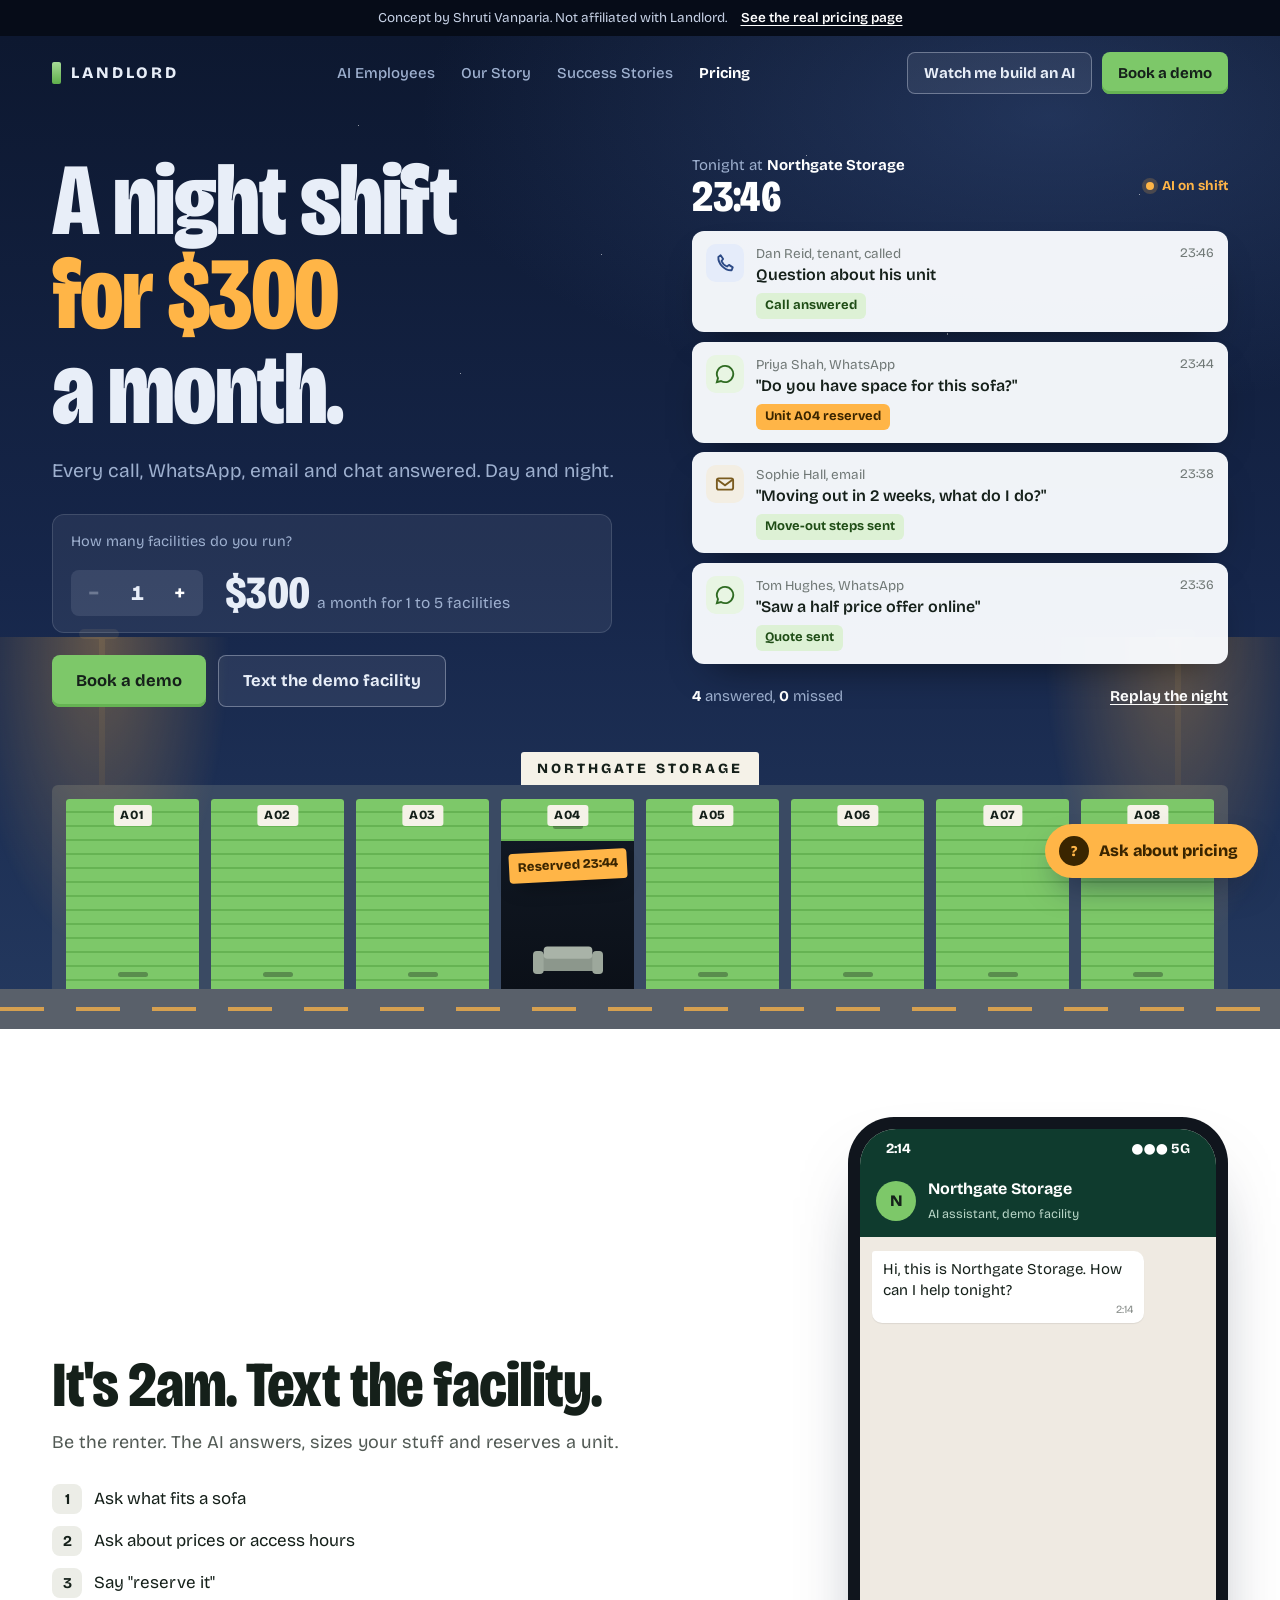
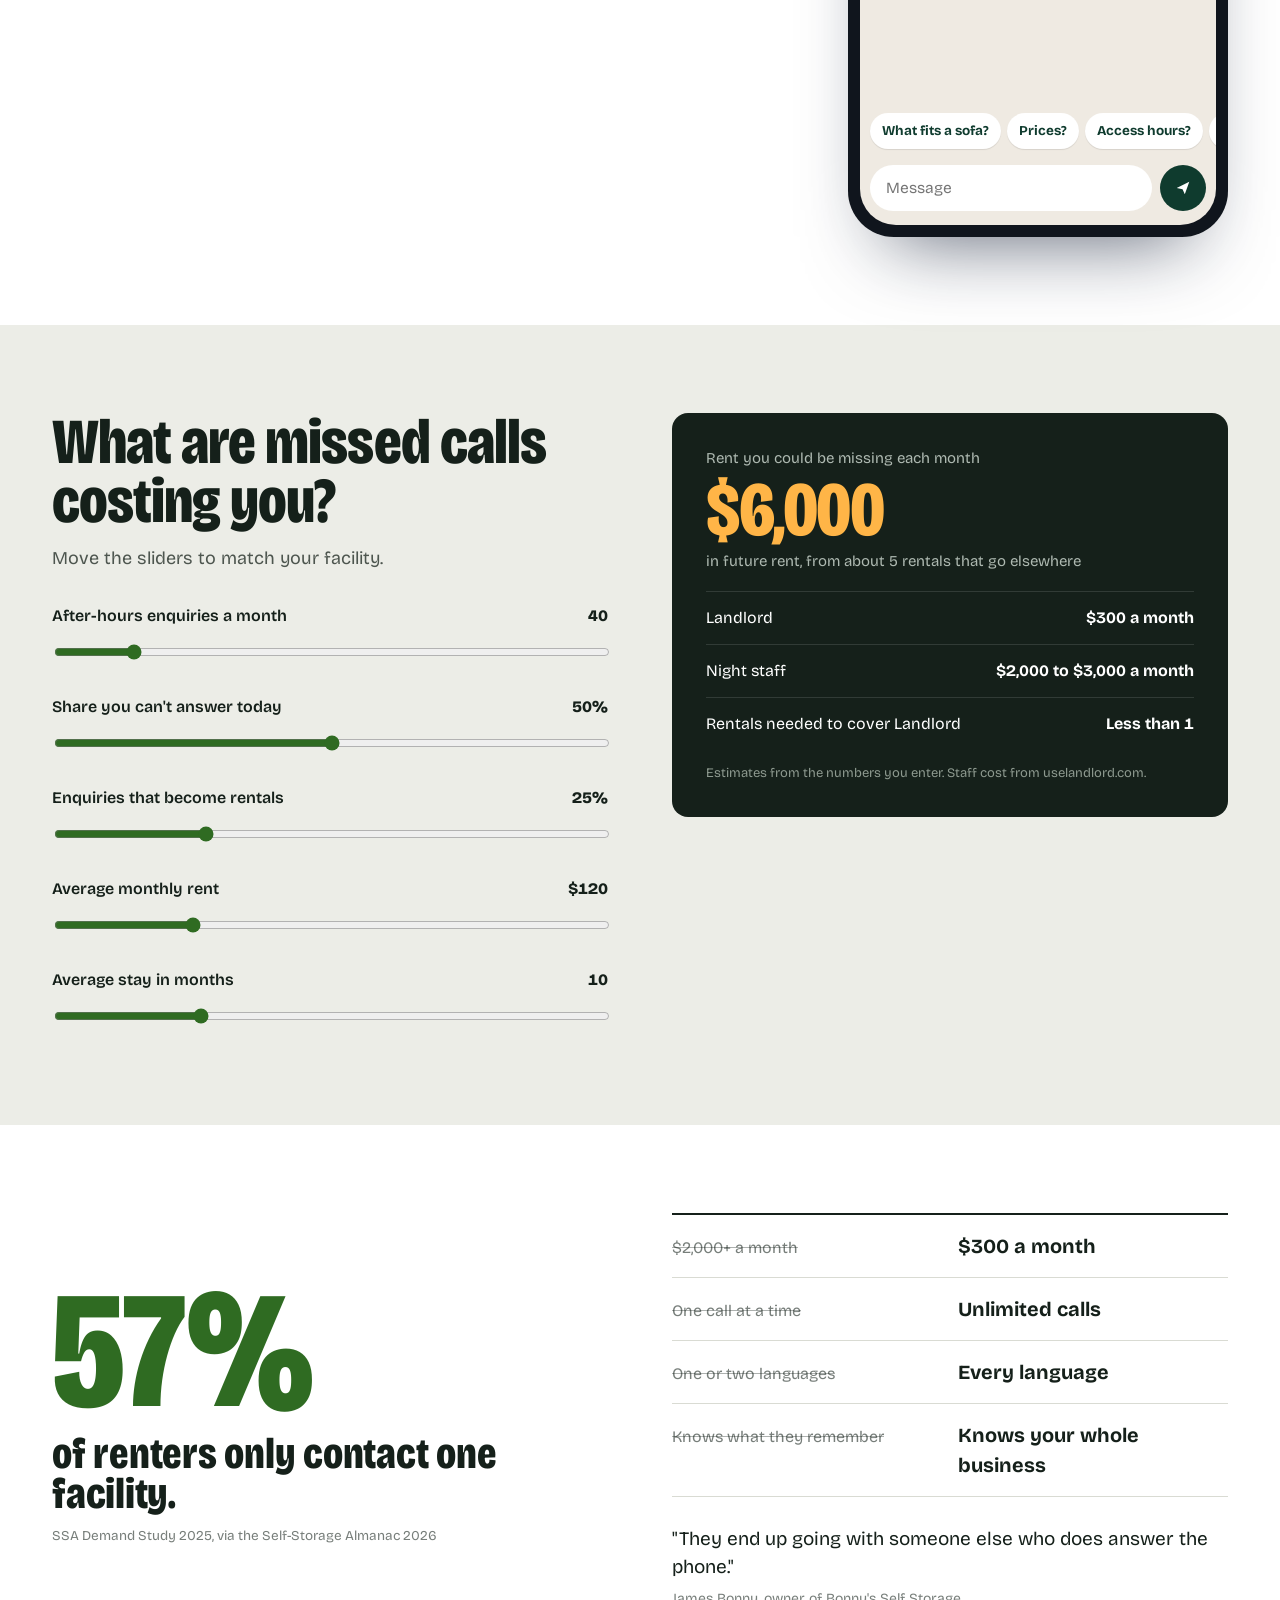
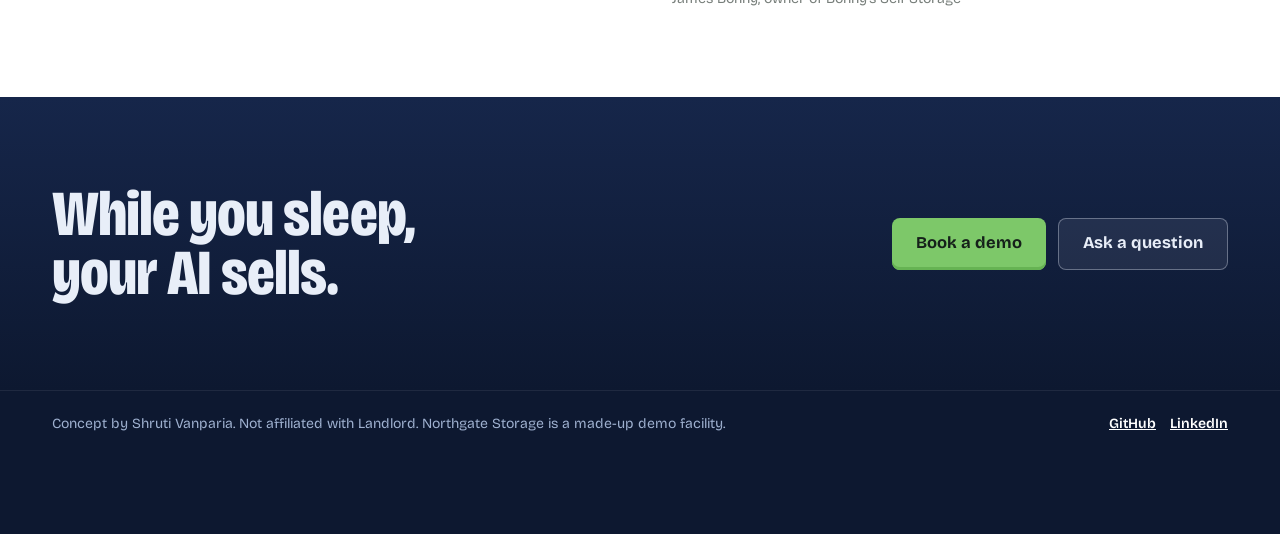
==== landlord/index.html @ f3e6b18f "Add Landlord pricing page redesign concept Co-Authored-By: Claude Opus 5.5 <noreply@anthropic.com> C" ====
<!DOCTYPE html>
<html lang="en">
<head>
<meta charset="utf-8">
<meta name="viewport" content="width=device-width, initial-scale=1">
<title>Landlord pricing redesign concept by Shruti Vanparia</title>
<meta name="description" content="An unofficial redesign concept of the Landlord pricing page, designed and built by Shruti Vanparia.">
<link rel="preconnect" href="https://fonts.googleapis.com">
<link rel="preconnect" href="https://fonts.gstatic.com" crossorigin>
<link href="https://fonts.googleapis.com/css2?family=Bricolage+Grotesque:opsz,wdth,wght@12..96,75..100,300..800&display=swap" rel="stylesheet">
<style>
  /*
    Tokens
    sky-top #0D1830, sky-low #24395F   the facility at night
    lamp    #FFB547                     sodium streetlight, used for "something just happened"
    door    #7DC869 / #66B353           Landlord green, as roll-up doors
    concrete #ECEDE7                    daytime sections
    ink     #15201A
    Type: Bricolage Grotesque, condensed and heavy for display, normal width for reading.
  */
  :root {
    --sky-top: #0D1830; --sky-low: #24395F; --sky-text: #E8EEF8; --sky-muted: #9EB0CF;
    --lamp: #FFB547; --door: #7DC869; --door-shade: #66B353; --deep: #2F6B22;
    --concrete: #ECEDE7; --concrete-2: #D9DBD3; --ink: #15201A; --ink-2: rgba(21,32,26,.74); --ink-3: rgba(21,32,26,.58);
  }
  * { box-sizing: border-box; }
  html { -webkit-text-size-adjust: 100%; scroll-behavior: smooth; }
  @media (prefers-reduced-motion: reduce) { html { scroll-behavior: auto; } }
  body { margin: 0; font-family: "Bricolage Grotesque", system-ui, -apple-system, "Segoe UI", Roboto, Arial, sans-serif; color: var(--ink); background: var(--concrete); line-height: 1.5; }
  h1, h2, h3, p { margin: 0; }
  a { color: inherit; }
  button, input { font: inherit; }
  :focus-visible { outline: 3px solid var(--lamp); outline-offset: 3px; border-radius: 6px; }
  .wrap { max-width: 1240px; margin: 0 auto; padding: 0 32px; }
  .sr-only { position: absolute; width: 1px; height: 1px; overflow: hidden; clip: rect(0 0 0 0); white-space: nowrap; }
  .disp { font-stretch: 78%; font-variation-settings: "wdth" 78; font-weight: 800; letter-spacing: -0.015em; line-height: 0.92; }

  .btn { display: inline-flex; align-items: center; justify-content: center; gap: 10px; min-height: 52px; padding: 0 24px; border-radius: 8px; font-weight: 700; font-size: 16.5px; text-decoration: none; cursor: pointer; border: 0; white-space: nowrap; }
  .btn-door { background: var(--door); color: var(--ink); box-shadow: inset 0 -3px 0 var(--door-shade); }
  .btn-door:hover { background: #8DD27A; }
  .btn-ghost { background: rgba(232,238,248,.08); color: var(--sky-text); border: 1.5px solid rgba(232,238,248,.35); }
  .btn-ghost:hover { background: rgba(232,238,248,.16); }
  .btn-ink { background: var(--ink); color: #fff; }
  .btn-line { background: transparent; color: var(--ink); border: 2px solid var(--ink); }

  /* Concept notice */
  .concept { background: #060C18; color: #C5D0E4; font-size: 13.5px; }
  .concept .wrap { display: flex; flex-wrap: wrap; gap: 4px 14px; justify-content: center; padding-top: 8px; padding-bottom: 8px; text-align: center; }
  .concept a { color: #fff; font-weight: 600; text-underline-offset: 3px; }

  /* ===== Night hero ===== */
  .night { position: relative; overflow: hidden; color: var(--sky-text); background:
      radial-gradient(900px 420px at 82% 8%, rgba(70,100,160,.35), transparent 70%),
      linear-gradient(180deg, var(--sky-top) 0%, #16264A 55%, var(--sky-low) 100%); }
  .stars { position: absolute; inset: 0; pointer-events: none; background-image:
      radial-gradient(1.4px 1.4px at 12% 18%, #fff 50%, transparent 51%), radial-gradient(1px 1px at 28% 9%, #fff 50%, transparent 51%),
      radial-gradient(1.2px 1.2px at 47% 22%, #fff 50%, transparent 51%), radial-gradient(1px 1px at 63% 12%, #fff 50%, transparent 51%),
      radial-gradient(1.4px 1.4px at 74% 30%, #fff 50%, transparent 51%), radial-gradient(1px 1px at 89% 16%, #fff 50%, transparent 51%),
      radial-gradient(1px 1px at 36% 34%, #fff 50%, transparent 51%), radial-gradient(1.2px 1.2px at 6% 38%, #fff 50%, transparent 51%);
    opacity: .55; }
  .moon { position: absolute; right: 1.6%; top: 96px; width: 54px; height: 54px; border-radius: 50%; background: #F3EBD3; box-shadow: 0 0 60px 10px rgba(243,235,211,.18); }
  .moon::after { content: ""; position: absolute; inset: -2px -2px 0 14px; border-radius: 50%; background: #1A2B50; }

  header.site { position: relative; z-index: 5; }
  header.site .wrap { height: 74px; display: flex; align-items: center; justify-content: space-between; gap: 20px; }
  .wordmark { display: inline-flex; align-items: center; gap: 10px; font-weight: 800; letter-spacing: 0.18em; text-transform: uppercase; font-size: 16px; text-decoration: none; }
  .wordmark i { width: 9px; height: 22px; border-radius: 2px; background: linear-gradient(180deg, #A6DB97, #5FAF4B); }
  nav.main { display: flex; gap: 2px; font-size: 15px; font-weight: 500; }
  nav.main a { text-decoration: none; padding: 8px 12px; border-radius: 8px; color: var(--sky-muted); }
  nav.main a:hover { color: #fff; }
  nav.main a[aria-current="page"] { color: #fff; font-weight: 700; }
  header.site .btn { min-height: 42px; font-size: 15px; padding: 0 16px; }

  .hero { position: relative; z-index: 2; display: grid; grid-template-columns: minmax(0, 1.05fr) minmax(0, 0.95fr); gap: 48px; align-items: start; padding-top: 44px; padding-bottom: 36px; }
  .hero h1 { font-size: clamp(58px, 8vw, 116px); }
  .hero h1 span { display: block; }
  .hero h1 .lamp { color: var(--lamp); }
  .sub { margin-top: 20px; font-size: clamp(18px, 1.5vw, 20px); color: var(--sky-muted); }

  .pricebar { margin-top: 28px; display: flex; align-items: center; gap: 18px 22px; flex-wrap: wrap; padding: 16px 18px; border-radius: 12px; background: rgba(232,238,248,.07); border: 1px solid rgba(232,238,248,.14); max-width: 560px; }
  .pricebar .q { font-size: 14.5px; color: var(--sky-muted); width: 100%; }
  .stepper { display: inline-flex; align-items: center; border-radius: 8px; background: rgba(232,238,248,.1); }
  .stepper button { width: 46px; height: 46px; border: 0; background: none; color: #fff; font-size: 22px; font-weight: 700; cursor: pointer; border-radius: 8px; }
  .stepper button:hover { background: rgba(232,238,248,.12); }
  .stepper button:disabled { color: rgba(232,238,248,.3); background: none; cursor: default; }
  .stepper output { min-width: 40px; text-align: center; font-size: 21px; font-weight: 800; font-variant-numeric: tabular-nums; }
  .price { display: flex; align-items: baseline; gap: 8px; }
  .price strong { font-size: 46px; }
  .price span { color: var(--sky-muted); font-size: 15.5px; }
  .ctas { display: flex; gap: 12px; flex-wrap: wrap; margin-top: 22px; }

  /* Live feed */
  .feed { position: relative; min-height: 400px; }
  .feed-head { display: flex; align-items: center; justify-content: space-between; gap: 14px; margin-bottom: 14px; }
  .feed-head .where { font-size: 15px; color: var(--sky-muted); }
  .feed-head .where b { color: #fff; font-weight: 700; }
  .clock { font-size: 44px; font-variant-numeric: tabular-nums; color: #fff; }
  .live { display: inline-flex; align-items: center; gap: 8px; font-size: 13.5px; font-weight: 700; color: var(--lamp); }
  .live i { width: 8px; height: 8px; border-radius: 50%; background: var(--lamp); box-shadow: 0 0 0 4px rgba(255,181,71,.2); }
  .toasts { list-style: none; margin: 0; padding: 0; display: grid; gap: 10px; }
  .toast { display: grid; grid-template-columns: 38px 1fr auto; gap: 12px; align-items: start; padding: 13px 14px; border-radius: 12px; background: rgba(250,252,255,.96); color: var(--ink); box-shadow: 0 18px 40px -22px rgba(0,0,0,.7); }
  .toast .ic { width: 38px; height: 38px; border-radius: 10px; display: grid; place-items: center; background: #E8F5E3; }
  .toast .ic.call { background: #E5ECFA; } .toast .ic.mail { background: #F3EEE3; }
  .toast .who { font-size: 13.5px; color: var(--ink-3); }
  .toast .said { font-size: 16px; font-weight: 600; line-height: 1.3; margin-top: 1px; }
  .toast .did { margin-top: 7px; display: inline-block; font-size: 13px; font-weight: 700; padding: 3px 9px; border-radius: 6px; background: #DDF1D5; color: #1F4D16; }
  .toast .did.hot { background: var(--lamp); color: #3A2500; }
  .toast time { font-size: 13px; color: var(--ink-3); font-variant-numeric: tabular-nums; }
  .feed-foot { margin-top: 14px; display: flex; justify-content: space-between; align-items: center; gap: 12px; flex-wrap: wrap; font-size: 15px; color: var(--sky-muted); }
  .feed-foot b { color: #fff; }
  .replay { background: none; border: 0; color: #fff; font-weight: 700; text-decoration: underline; text-underline-offset: 3px; cursor: pointer; padding: 8px 0; }
  @media (prefers-reduced-motion: no-preference) {
    .toast.enter { animation: toastIn .45s cubic-bezier(.2,.8,.2,1) both; }
    @keyframes toastIn { from { opacity: 0; transform: translateY(-10px) scale(.98); } to { opacity: 1; transform: none; } }
  }

  /* Facility */
  .facility { position: relative; z-index: 1; }
  .fascia { display: flex; justify-content: center; }
  .fascia span { background: #F5F2E8; color: var(--ink); font-weight: 800; letter-spacing: .22em; font-size: 14px; padding: 6px 16px; border-radius: 3px 3px 0 0; }
  .building { background: #3A4A63; padding: 14px 14px 0; border-radius: 6px 6px 0 0; display: grid; grid-template-columns: repeat(8, minmax(0, 1fr)); gap: 12px; position: relative; }
  .lamp-post { position: absolute; top: -150px; width: 6px; height: 150px; background: #2A3650; }
  .lamp-post::before { content: ""; position: absolute; top: -6px; left: -20px; width: 40px; height: 10px; border-radius: 6px; background: #2A3650; }
  .lamp-post::after { content: ""; position: absolute; top: 2px; left: -150px; width: 300px; height: 360px; background: radial-gradient(ellipse at 50% 0%, rgba(255,181,71,.32), transparent 62%); pointer-events: none; }
  .lamp-post.l { left: 4%; } .lamp-post.r { right: 4%; }
  .unit { position: relative; }
  .plate { position: absolute; top: 6px; left: 50%; transform: translateX(-50%); z-index: 3; background: #F5F2E8; color: var(--ink); font-weight: 800; font-size: 12.5px; letter-spacing: .06em; padding: 1px 7px; border-radius: 3px; }
  .opening { height: 190px; background: linear-gradient(180deg, #121A26, #0B1018); border-radius: 3px 3px 0 0; position: relative; overflow: hidden; }
  .door { position: absolute; left: 0; right: 0; top: 0; height: 100%; background: repeating-linear-gradient(180deg, var(--door) 0 12px, var(--door-shade) 12px 14px); transition: height 1.1s cubic-bezier(.6,.05,.3,1); }
  .door::after { content: ""; position: absolute; left: 50%; bottom: 12px; width: 30px; height: 5px; margin-left: -15px; border-radius: 3px; background: rgba(21,32,26,.35); }
  .unit.open .door { height: 22%; }
  .unit .box { position: absolute; left: 50%; bottom: 10px; transform: translateX(-50%); opacity: 0; transition: opacity .4s .8s; }
  .unit.open .box { opacity: 1; }
  .unit .flag { position: absolute; z-index: 4; left: 50%; top: 52px; transform: translateX(-50%) rotate(-3deg); background: var(--lamp); color: #3A2500; font-weight: 800; font-size: 13px; padding: 5px 9px; border-radius: 4px; white-space: nowrap; opacity: 0; transition: opacity .3s 1s; box-shadow: 0 10px 20px -10px rgba(0,0,0,.6); }
  .unit.open .flag { opacity: 1; }
  .ground { height: 40px; background: #59606A; position: relative; }
  .ground::after { content: ""; position: absolute; left: 0; right: 0; top: 18px; height: 4px; background: repeating-linear-gradient(90deg, var(--lamp) 0 44px, transparent 44px 76px); opacity: .75; }
  @media (prefers-reduced-motion: reduce) { .door, .unit .box, .unit .flag { transition: none; } }

  /* ===== Sections ===== */
  section.band { padding: 88px 0; }
  .band h2 { font-size: clamp(42px, 5vw, 72px); }
  .band .kicker { font-size: 18px; color: var(--ink-2); margin-top: 14px; max-width: 32em; }

  /* Renter demo */
  .demo { background: #fff; }
  .demo .wrap { display: grid; grid-template-columns: minmax(0, 1fr) 380px; gap: 64px; align-items: center; }
  .demo ul.points { list-style: none; padding: 0; margin: 28px 0 0; display: grid; gap: 12px; font-size: 17px; }
  .demo ul.points li { display: flex; gap: 12px; align-items: center; }
  .demo ul.points li b { display: inline-grid; place-items: center; width: 30px; height: 30px; border-radius: 8px; background: var(--concrete); font-size: 15px; }
  .phone { width: 380px; height: 720px; border-radius: 46px; background: #10151D; padding: 12px; box-shadow: 0 40px 80px -40px rgba(13,24,48,.7); position: relative; }
  .screen { width: 100%; height: 100%; border-radius: 36px; overflow: hidden; background: #EFEAE2; display: flex; flex-direction: column; }
  .p-status { height: 40px; display: flex; justify-content: space-between; align-items: center; padding: 0 26px; font-size: 14px; font-weight: 700; background: #0F3B2E; color: #fff; }
  .p-head { background: #0F3B2E; color: #fff; display: flex; align-items: center; gap: 12px; padding: 8px 16px 12px; }
  .p-av { width: 40px; height: 40px; border-radius: 50%; background: var(--door); display: grid; place-items: center; color: var(--ink); font-weight: 800; }
  .p-head b { display: block; font-size: 16px; }
  .p-head small { font-size: 12.5px; color: #B9D6C8; }
  .p-log { flex: 1; overflow-y: auto; padding: 14px 12px; display: flex; flex-direction: column; gap: 8px; }
  .m { max-width: 82%; padding: 8px 11px 6px; border-radius: 10px; font-size: 15px; line-height: 1.38; position: relative; box-shadow: 0 1px 1px rgba(0,0,0,.08); white-space: pre-wrap; }
  .m.in { background: #fff; align-self: flex-start; border-top-left-radius: 3px; }
  .m.out { background: #D7F5C8; align-self: flex-end; border-top-right-radius: 3px; }
  .m time { display: block; text-align: right; font-size: 11px; color: rgba(21,32,26,.5); margin-top: 2px; }
  .dots { display: inline-flex; gap: 4px; padding: 4px 2px; }
  .dots i { width: 7px; height: 7px; border-radius: 50%; background: #9AA39C; animation: blink 1s infinite; }
  .dots i:nth-child(2) { animation-delay: .15s; } .dots i:nth-child(3) { animation-delay: .3s; }
  @keyframes blink { 0%, 80%, 100% { opacity: .3; } 40% { opacity: 1; } }
  .m, .card-res { flex: none; }
  .card-res { align-self: flex-start; width: 82%; background: #fff; border-radius: 12px; overflow: hidden; box-shadow: 0 1px 1px rgba(0,0,0,.08); }
  .card-res .top { background: var(--lamp); color: #3A2500; font-weight: 800; padding: 8px 12px; font-size: 14px; }
  .card-res dl { margin: 0; padding: 10px 12px; display: grid; grid-template-columns: auto 1fr; gap: 4px 12px; font-size: 14px; }
  .card-res dt { color: var(--ink-3); } .card-res dd { margin: 0; font-weight: 700; }
  .card-res .pay { margin: 0 12px 12px; display: block; text-align: center; background: var(--ink); color: #fff; border-radius: 8px; padding: 9px; font-weight: 700; font-size: 14px; }
  .p-chips { display: flex; gap: 6px; overflow-x: auto; padding: 4px 10px 8px; }
  .p-chips button { flex: none; border: 0; background: #fff; color: #0F3B2E; font-weight: 700; font-size: 13.5px; padding: 8px 12px; border-radius: 999px; cursor: pointer; box-shadow: 0 1px 1px rgba(0,0,0,.1); }
  .p-form { display: flex; gap: 8px; padding: 8px 10px 14px; }
  .p-form input { flex: 1; min-width: 0; height: 46px; border-radius: 999px; border: 0; padding: 0 16px; font-size: 15.5px; background: #fff; }
  .p-form button { width: 46px; height: 46px; border-radius: 50%; border: 0; background: #0F3B2E; color: #fff; cursor: pointer; display: grid; place-items: center; }
  .p-form button:disabled { opacity: .5; }

  /* Calculator */
  .calc .wrap { display: grid; grid-template-columns: minmax(0, 1fr) minmax(0, 1fr); gap: 64px; align-items: start; }
  .sliders { display: grid; gap: 22px; margin-top: 32px; }
  .sl label { display: flex; justify-content: space-between; gap: 12px; font-weight: 600; font-size: 16px; }
  .sl label output { font-weight: 800; font-variant-numeric: tabular-nums; }
  .sl input[type=range] { width: 100%; margin-top: 10px; accent-color: var(--deep); height: 28px; }
  .result { background: var(--ink); color: #fff; border-radius: 16px; padding: 34px; position: sticky; top: 24px; }
  .result .lbl { color: #AEB9B1; font-size: 15px; }
  .result .big { font-size: clamp(56px, 6vw, 88px); color: var(--lamp); margin: 6px 0 4px; }
  .result .row { display: flex; justify-content: space-between; gap: 12px; padding: 14px 0; border-top: 1px solid rgba(255,255,255,.12); font-size: 16px; }
  .result .row:first-of-type { margin-top: 18px; }
  .result .row b { font-variant-numeric: tabular-nums; }
  .result .fine { color: #8D998F; font-size: 13px; margin-top: 14px; }

  /* Proof + compare */
  .proof { background: #fff; }
  .proof .wrap { display: grid; grid-template-columns: minmax(0, 1fr) minmax(0, 1fr); gap: 64px; align-items: center; }
  .stat em { font-style: normal; display: block; color: var(--deep); font-size: clamp(110px, 13vw, 190px); }
  .stat span { display: block; font-size: clamp(30px, 3.4vw, 46px); margin-top: 6px; }
  .src { font-size: 13.5px; color: var(--ink-3); margin-top: 12px; }
  .compare { list-style: none; margin: 0; padding: 0; }
  .compare li { display: grid; grid-template-columns: 1fr 1fr; gap: 16px; padding: 16px 0; border-bottom: 1px solid var(--concrete-2); align-items: baseline; }
  .compare li:first-child { border-top: 2px solid var(--ink); }
  .compare s { color: var(--ink-3); text-decoration-color: rgba(21,32,26,.35); }
  .compare b { font-size: 20px; }
  .quote { margin-top: 28px; font-size: 19px; }
  .quote small { display: block; font-size: 14px; color: var(--ink-3); margin-top: 6px; }

  /* Closing */
  .closing { background: linear-gradient(180deg, #16264A, var(--sky-top)); color: var(--sky-text); }
  .closing .wrap { display: flex; justify-content: space-between; align-items: center; gap: 28px; flex-wrap: wrap; }
  .closing h2 { font-size: clamp(42px, 5vw, 72px); max-width: 14ch; }
  footer.site { background: var(--sky-top); color: var(--sky-muted); font-size: 14px; border-top: 1px solid rgba(232,238,248,.08); }
  footer.site .wrap { padding-top: 22px; padding-bottom: 100px; display: flex; justify-content: space-between; gap: 10px 24px; flex-wrap: wrap; }
  footer.site a { color: #fff; font-weight: 600; margin-left: 14px; }

  /* Pricing assistant (owner questions) */
  .ask { position: fixed; right: 22px; bottom: 22px; z-index: 50; display: inline-flex; align-items: center; gap: 10px; min-height: 54px; padding: 0 20px 0 14px; border-radius: 999px; border: 0; background: var(--lamp); color: #3A2500; font-weight: 800; font-size: 16px; cursor: pointer; box-shadow: 0 16px 34px -14px rgba(13,24,48,.7); }
  .ask .av { width: 30px; height: 30px; border-radius: 50%; background: #3A2500; color: var(--lamp); display: grid; place-items: center; font-size: 15px; }
  .chat { position: fixed; right: 22px; bottom: 22px; z-index: 60; width: min(410px, calc(100vw - 24px)); height: min(620px, calc(100vh - 44px)); background: #fff; border-radius: 16px; display: flex; flex-direction: column; overflow: hidden; box-shadow: 0 30px 80px -24px rgba(13,24,48,.6), 0 0 0 1px rgba(21,32,26,.08); }
  .chat[hidden] { display: none; }
  .c-head { background: var(--sky-top); color: #fff; padding: 16px 14px 14px 18px; display: flex; justify-content: space-between; align-items: center; gap: 12px; }
  .c-head .id { display: flex; gap: 12px; align-items: center; }
  .c-head .av { width: 40px; height: 40px; border-radius: 50%; background: var(--lamp); color: #3A2500; display: grid; place-items: center; font-weight: 800; }
  .c-head h2 { font-size: 17px; font-weight: 800; }
  .c-head p { font-size: 12.5px; color: var(--sky-muted); display: flex; align-items: center; gap: 6px; }
  .c-head p i { width: 7px; height: 7px; border-radius: 50%; background: var(--door); }
  .c-close { width: 40px; height: 40px; border-radius: 10px; border: 0; background: rgba(255,255,255,.1); color: #fff; font-size: 22px; cursor: pointer; }
  .c-log { flex: 1; overflow-y: auto; padding: 18px 14px; display: flex; flex-direction: column; gap: 10px; background: #F6F7F4; }
  .b { max-width: 86%; padding: 10px 13px; border-radius: 14px; font-size: 15.5px; line-height: 1.45; white-space: pre-wrap; }
  .b.bot { background: #fff; border: 1px solid var(--concrete-2); align-self: flex-start; border-bottom-left-radius: 4px; }
  .b.me { background: var(--sky-top); color: #fff; align-self: flex-end; border-bottom-right-radius: 4px; }
  .c-chips { display: flex; flex-wrap: wrap; gap: 8px; padding: 0 14px 12px; background: #F6F7F4; }
  .c-chips button { border: 1.5px solid var(--sky-top); background: #fff; color: var(--sky-top); border-radius: 999px; padding: 7px 12px; font-size: 14px; font-weight: 700; cursor: pointer; min-height: 38px; }
  .c-form { display: flex; gap: 8px; padding: 12px; border-top: 1px solid var(--concrete-2); }
  .c-form input { flex: 1; min-width: 0; height: 48px; border: 1.5px solid var(--concrete-2); border-radius: 10px; padding: 0 12px; font-size: 16px; }
  .c-form button { height: 48px; padding: 0 16px; border-radius: 10px; border: 0; background: var(--sky-top); color: #fff; font-weight: 700; cursor: pointer; }
  .c-form button:disabled { opacity: .5; }
  .c-note { font-size: 12px; color: var(--ink-3); padding: 0 14px 10px; }

  /* Responsive */
  @media (max-width: 1340px) { .moon { display: none; } }
  @media (max-width: 1040px) {
    nav.main { display: none; }
    .hero { grid-template-columns: 1fr; gap: 36px; }
    .feed { min-height: 0; }
    .building { grid-template-columns: repeat(6, minmax(0, 1fr)); }
    .building .unit:nth-of-type(n+7) { display: none; }
    .demo .wrap, .calc .wrap, .proof .wrap { grid-template-columns: 1fr; gap: 44px; }
    .phone { margin: 0 auto; }
    .result { position: static; }
  }
  @media (max-width: 600px) {
    .wrap { padding: 0 18px; }
    header.site .watch { display: none; }
    .ctas .btn { flex: 1 1 100%; }
    .clock { font-size: 34px; }
    .building { grid-template-columns: repeat(4, minmax(0, 1fr)); gap: 8px; padding: 10px 10px 0; }
    .building .unit:nth-of-type(n+5) { display: none; }
    .opening { height: 130px; }
    .unit .flag { top: 34px; font-size: 11.5px; left: auto; right: -2px; transform: rotate(-3deg); }
    .lamp-post { display: none; }
    section.band { padding: 64px 0; }
    .phone { width: 100%; max-width: 360px; height: 640px; }
    .result { padding: 26px; }
    .closing .btn { flex: 1 1 100%; }
    .chat { right: 12px; bottom: 12px; height: calc(100vh - 24px); }
    .ask { right: 14px; bottom: 14px; }
  }
</style>
</head>
<body>
<script>document.documentElement.classList.add('js');</script>

<div class="concept" role="note"><div class="wrap">
  <span>Concept by Shruti Vanparia. Not affiliated with Landlord.</span>
  <a href="https://uselandlord.com/pricing">See the real pricing page</a>
</div></div>

<!-- ===== Night hero ===== -->
<div class="night">
  <div class="stars" aria-hidden="true"></div>
  <div class="moon" aria-hidden="true"></div>

  <header class="site"><div class="wrap">
    <a class="wordmark" href="https://uselandlord.com/" aria-label="Landlord home"><i aria-hidden="true"></i>Landlord</a>
    <nav class="main" aria-label="Main">
      <a href="https://uselandlord.com/">AI Employees</a>
      <a href="https://uselandlord.com/about">Our Story</a>
      <a href="https://uselandlord.com/success-stories">Success Stories</a>
      <a href="#" aria-current="page">Pricing</a>
    </nav>
    <div style="display:flex; gap:10px;">
      <a class="btn btn-ghost watch" href="https://uselandlord.com/">Watch me build an AI</a>
      <a class="btn btn-door" href="https://uselandlord.com/contact">Book a demo</a>
    </div>
  </div></header>

  <main id="main">
  <div class="wrap hero">
    <div>
      <h1 class="disp" id="headline"><span>A night shift</span><span class="lamp" id="h-2">for $300</span><span id="h-3">a month.</span></h1>
      <p class="sub">Every call, WhatsApp, email and chat answered. Day and night.</p>

      <div class="pricebar">
        <p class="q" id="q-fac">How many facilities do you run?</p>
        <div class="stepper" role="group" aria-labelledby="q-fac">
          <button type="button" id="minus" aria-label="One fewer facility">&minus;</button>
          <output id="fac" aria-live="polite">1</output>
          <button type="button" id="plus" aria-label="One more facility">+</button>
        </div>
        <div class="price" aria-live="polite"><strong class="disp" id="amt">$300</strong><span id="amt-d">a month for 1 to 5 facilities</span></div>
      </div>

      <div class="ctas">
        <a class="btn btn-door" id="cta" href="https://uselandlord.com/contact">Book a demo</a>
        <a class="btn btn-ghost" href="#try">Text the demo facility</a>
      </div>
    </div>

    <div class="feed" aria-labelledby="feed-title">
      <div class="feed-head">
        <div>
          <p class="where" id="feed-title">Tonight at <b>Northgate Storage</b></p>
          <p class="clock disp" id="clock" aria-live="off">23:30</p>
        </div>
        <span class="live" id="live"><i aria-hidden="true"></i><span id="live-t">AI on shift</span></span>
      </div>
      <ol class="toasts" id="toasts" aria-live="polite"></ol>
      <div class="feed-foot"><span id="tally"><b>0</b> answered, <b>0</b> missed</span><button class="replay" id="replay" type="button">Replay the night</button></div>
    </div>
  </div>
  </main>

  <div class="facility" aria-hidden="true">
    <div class="wrap">
      <div class="fascia"><span>NORTHGATE STORAGE</span></div>
      <div class="building" id="building">
        <span class="lamp-post l"></span><span class="lamp-post r"></span>
      </div>
    </div>
    <div class="ground"></div>
  </div>
</div>

<!-- ===== Renter demo ===== -->
<section class="band demo" id="try" aria-labelledby="try-title">
  <div class="wrap">
    <div>
      <h2 class="disp" id="try-title">It's 2am. Text the facility.</h2>
      <p class="kicker">Be the renter. The AI answers, sizes your stuff and reserves a unit.</p>
      <ul class="points">
        <li><b>1</b>Ask what fits a sofa</li>
        <li><b>2</b>Ask about prices or access hours</li>
        <li><b>3</b>Say "reserve it"</li>
      </ul>
    </div>
    <div class="phone" role="region" aria-label="Chat with the demo facility">
      <div class="screen">
        <div class="p-status"><span>2:14</span><span aria-hidden="true">●●● 5G</span></div>
        <div class="p-head"><div class="p-av" aria-hidden="true">N</div><div><b>Northgate Storage</b><small>AI assistant, demo facility</small></div></div>
        <div class="p-log" id="p-log" aria-live="polite"></div>
        <div class="p-chips" id="p-chips"></div>
        <form class="p-form" id="p-form">
          <label for="p-in" class="sr-only">Message Northgate Storage</label>
          <input id="p-in" type="text" autocomplete="off" placeholder="Message" maxlength="300">
          <button type="submit" id="p-send" aria-label="Send"><svg width="18" height="18" viewBox="0 0 20 20" aria-hidden="true"><path d="M3 10l14-7-5 14-2.5-5.5z" fill="#fff"/></svg></button>
        </form>
      </div>
    </div>
  </div>
</section>

<!-- ===== Calculator ===== -->
<section class="band calc" aria-labelledby="calc-title">
  <div class="wrap">
    <div>
      <h2 class="disp" id="calc-title">What are missed calls costing you?</h2>
      <p class="kicker">Move the sliders to match your facility.</p>
      <div class="sliders">
        <div class="sl"><label for="s-enq">After-hours enquiries a month <output id="o-enq">40</output></label><input type="range" id="s-enq" min="0" max="300" step="5" value="40"></div>
        <div class="sl"><label for="s-miss">Share you can't answer today <output id="o-miss">50%</output></label><input type="range" id="s-miss" min="0" max="100" step="5" value="50"></div>
        <div class="sl"><label for="s-conv">Enquiries that become rentals <output id="o-conv">25%</output></label><input type="range" id="s-conv" min="5" max="80" step="5" value="25"></div>
        <div class="sl"><label for="s-rent">Average monthly rent <output id="o-rent">$120</output></label><input type="range" id="s-rent" min="30" max="400" step="10" value="120"></div>
        <div class="sl"><label for="s-stay">Average stay in months <output id="o-stay">10</output></label><input type="range" id="s-stay" min="1" max="36" step="1" value="10"></div>
      </div>
    </div>
    <div class="result" aria-live="polite">
      <p class="lbl">Rent you could be missing each month</p>
      <p class="big disp" id="r-big">$12,000</p>
      <p class="lbl" id="r-sub">from 5 rentals that go elsewhere</p>
      <div class="row"><span>Landlord</span><b>$300 a month</b></div>
      <div class="row"><span>Night staff</span><b>$2,000 to $3,000 a month</b></div>
      <div class="row"><span>Rentals needed to cover Landlord</span><b id="r-be">1</b></div>
      <p class="fine">Estimates from the numbers you enter. Staff cost from uselandlord.com.</p>
    </div>
  </div>
</section>

<!-- ===== Proof ===== -->
<section class="band proof" aria-label="Why answering matters">
  <div class="wrap">
    <div>
      <p class="stat disp"><em>57%</em><span>of renters only contact one facility.</span></p>
      <p class="src">SSA Demand Study 2025, via the Self-Storage Almanac 2026</p>
    </div>
    <div>
      <ul class="compare" aria-label="Night staff compared with Landlord">
        <li><s>$2,000+ a month</s><b>$300 a month</b></li>
        <li><s>One call at a time</s><b>Unlimited calls</b></li>
        <li><s>One or two languages</s><b>Every language</b></li>
        <li><s>Knows what they remember</s><b>Knows your whole business</b></li>
      </ul>
      <p class="quote">"They end up going with someone else who does answer the phone."<small>James Bonny, owner of Bonny's Self Storage</small></p>
    </div>
  </div>
</section>

<section class="band closing" aria-labelledby="close-title">
  <div class="wrap">
    <h2 class="disp" id="close-title">While you sleep, your AI sells.</h2>
    <div class="ctas" style="margin-top:0;">
      <a class="btn btn-door" href="https://uselandlord.com/contact">Book a demo</a>
      <button class="btn btn-ghost" type="button" data-open-ask>Ask a question</button>
    </div>
  </div>
</section>

<footer class="site"><div class="wrap">
  <span>Concept by Shruti Vanparia. Not affiliated with Landlord. Northgate Storage is a made-up demo facility.</span>
  <span><a href="https://github.com/ShrutiVan17">GitHub</a><a href="https://linkedin.com/in/shruti-17s">LinkedIn</a></span>
</div></footer>

<!-- Pricing assistant -->
<button class="ask" id="ask" type="button" aria-controls="chat" aria-expanded="false"><span class="av" aria-hidden="true">?</span>Ask about pricing</button>
<section class="chat" id="chat" role="dialog" aria-labelledby="c-title" hidden>
  <div class="c-head">
    <div class="id"><div class="av" aria-hidden="true">L</div><div><h2 id="c-title">Pricing assistant</h2><p><i aria-hidden="true"></i><span id="c-mode">Online</span></p></div></div>
    <button class="c-close" id="c-close" type="button" aria-label="Close the pricing assistant">&times;</button>
  </div>
  <div class="c-log" id="c-log" aria-live="polite"></div>
  <div class="c-chips" id="c-chips"></div>
  <form class="c-form" id="c-form">
    <label for="c-in" class="sr-only">Your question</label>
    <input id="c-in" type="text" autocomplete="off" placeholder="Ask about price, setup, software..." maxlength="300">
    <button type="submit" id="c-send">Send</button>
  </form>
  <p class="c-note">Demo assistant. Answers come from uselandlord.com.</p>
</section>

<script>
(function () {
  var $ = function (id) { return document.getElementById(id); };
  var reduce = window.matchMedia && window.matchMedia('(prefers-reduced-motion: reduce)').matches;
  var esc = function (s) { return String(s).replace(/[&<>"]/g, function (c) { return { '&': '&amp;', '<': '&lt;', '>': '&gt;', '"': '&quot;' }[c]; }); };

  /* ---------- Facility picker ---------- */
  var count = 1;
  function renderPrice() {
    $('fac').textContent = count;
    $('minus').disabled = count <= 1; $('plus').disabled = count >= 30;
    if (count <= 5) {
      $('h-2').textContent = 'for $300'; $('h-3').textContent = 'a month.';
      $('amt').textContent = '$300'; $('amt-d').textContent = 'a month for 1 to 5 facilities';
      $('cta').textContent = 'Book a demo';
    } else {
      $('h-2').textContent = 'for every'; $('h-3').textContent = 'facility.';
      $('amt').textContent = 'Custom'; $('amt-d').textContent = 'one price for ' + count + ' facilities';
      $('cta').textContent = 'Get a quote';
    }
  }
  $('minus').onclick = function () { if (count > 1) { count--; renderPrice(); } };
  $('plus').onclick = function () { if (count < 30) { count++; renderPrice(); } };
  renderPrice();

  /* ---------- Facility building ---------- */
  var building = $('building');
  var sofa = '<svg class="box" width="70" height="36" viewBox="0 0 92 46" aria-hidden="true"><rect x="4" y="14" width="84" height="22" rx="5" fill="#8C978C"/><rect x="0" y="10" width="14" height="30" rx="5" fill="#9DA89C"/><rect x="78" y="10" width="14" height="30" rx="5" fill="#9DA89C"/><rect x="14" y="4" width="64" height="16" rx="5" fill="#A9B3A8"/></svg>';
  var units = ['A01','A02','A03','A04','A05','A06','A07','A08'];
  units.forEach(function (u) {
    var d = document.createElement('div'); d.className = 'unit'; d.id = 'u-' + u;
    d.innerHTML = '<span class="plate">' + u + '</span><div class="opening"><div class="door"></div>' + (u === 'A04' ? sofa : '') + '</div>' + (u === 'A04' ? '<span class="flag">Reserved 23:44</span>' : '');
    building.appendChild(d);
  });

  /* ---------- The night, played once on load and on replay ---------- */
  var ICON = {
    wa: '<svg width="20" height="20" viewBox="0 0 16 16"><path d="M8 1.5a6.5 6.5 0 0 0-5.6 9.8L1.5 14.5l3.3-.9A6.5 6.5 0 1 0 8 1.5z" stroke="#2F6B22" stroke-width="1.5" fill="none"/></svg>',
    mail: '<svg width="20" height="20" viewBox="0 0 16 16"><rect x="1.5" y="3.5" width="13" height="9" rx="1.5" stroke="#7A5B1F" stroke-width="1.5" fill="none"/><path d="M2 4.5l6 4.5 6-4.5" stroke="#7A5B1F" stroke-width="1.5" fill="none"/></svg>',
    call: '<svg width="20" height="20" viewBox="0 0 16 16"><path d="M4.5 1.8l2 3-1.3 1.6a8 8 0 0 0 4.4 4.4l1.6-1.3 3 2-.9 2.3c-5.4.4-11-5.2-10.6-10.6z" stroke="#2C4A86" stroke-width="1.5" fill="none" stroke-linejoin="round"/></svg>'
  };
  var NIGHT = [
    { t: '23:36', ch: 'wa',   who: 'Tom Hughes, WhatsApp', said: '"Saw a half price offer online"', did: 'Quote sent' },
    { t: '23:38', ch: 'mail', who: 'Sophie Hall, email',   said: '"Moving out in 2 weeks, what do I do?"', did: 'Move-out steps sent' },
    { t: '23:44', ch: 'wa',   who: 'Priya Shah, WhatsApp', said: '"Do you have space for this sofa?"', did: 'Unit A04 reserved', hot: true, door: 'A04' },
    { t: '23:46', ch: 'call', who: 'Dan Reid, tenant, called', said: 'Question about his unit', did: 'Call answered' }
  ];
  var timers = [];
  function clearNight() {
    timers.forEach(clearTimeout); timers = [];
    $('toasts').innerHTML = ''; $('clock').textContent = '23:30';
    $('tally').innerHTML = '<b>0</b> answered, <b>0</b> missed';
    document.querySelectorAll('.unit.open').forEach(function (u) { u.classList.remove('open'); });
  }
  function addToast(e, animate) {
    var li = document.createElement('li'); li.className = 'toast' + (animate ? ' enter' : '');
    li.innerHTML = '<span class="ic ' + (e.ch === 'call' ? 'call' : e.ch === 'mail' ? 'mail' : '') + '" aria-hidden="true">' + ICON[e.ch] + '</span>' +
      '<div><p class="who">' + esc(e.who) + '</p><p class="said">' + esc(e.said) + '</p><span class="did' + (e.hot ? ' hot' : '') + '">' + esc(e.did) + '</span></div><time>' + e.t + '</time>';
    $('toasts').insertBefore(li, $('toasts').firstChild);
  }
  function step(i, animate) {
    var e = NIGHT[i];
    $('clock').textContent = e.t;
    addToast(e, animate);
    $('tally').innerHTML = '<b>' + (i + 1) + '</b> answered, <b>0</b> missed';
    if (e.door) $('u-' + e.door).classList.add('open');
  }
  function playNight() {
    clearNight();
    if (reduce) { NIGHT.forEach(function (_, i) { step(i, false); }); return; }
    NIGHT.forEach(function (_, i) { timers.push(setTimeout(function () { step(i, true); }, 700 + i * 1500)); });
  }
  $('replay').onclick = playNight;
  if ('IntersectionObserver' in window && !reduce) {
    var io = new IntersectionObserver(function (es) { if (es.some(function (x) { return x.isIntersecting; })) { playNight(); io.disconnect(); } }, { threshold: 0.25 });
    io.observe($('toasts'));
  } else { playNight(); }

  /* ---------- Calculator ---------- */
  var fmt = function (n) { return '$' + Math.round(n).toLocaleString('en-US'); };
  function calc() {
    var enq = +$('s-enq').value, miss = +$('s-miss').value / 100, conv = +$('s-conv').value / 100, rent = +$('s-rent').value, stay = +$('s-stay').value;
    $('o-enq').textContent = enq; $('o-miss').textContent = Math.round(miss * 100) + '%'; $('o-conv').textContent = Math.round(conv * 100) + '%';
    $('o-rent').textContent = fmt(rent); $('o-stay').textContent = stay;
    var lost = enq * miss * conv;
    var value = lost * rent * stay;
    $('r-big').textContent = fmt(value);
    var r = Math.round(lost * 10) / 10;
    $('r-sub').textContent = 'in future rent, from about ' + r + ' rental' + (r === 1 ? '' : 's') + ' that go elsewhere';
    var be = Math.ceil(300 / (rent * stay) * 10) / 10;
    $('r-be').textContent = be <= 1 ? 'Less than 1' : String(be);
  }
  ['s-enq','s-miss','s-conv','s-rent','s-stay'].forEach(function (id) { $(id).addEventListener('input', calc); });
  calc();

  /* ---------- Claude, when the page is allowed to use it ---------- */
  var sample = null;
  if (window.claude && typeof window.claude.use === 'function') {
    window.claude.use('sample').then(function (s) { sample = s || null; if (sample) $('c-mode').textContent = 'Online, powered by Claude'; }).catch(function () { sample = null; });
  }

  /* ---------- Renter demo: the AI employee of a made-up facility ---------- */
  var SIZES = {
    '5x5':   { price: 45,  fits: 'boxes, a bike or a few small items' },
    '5x10':  { price: 79,  fits: 'a sofa, a mattress and some boxes' },
    '10x10': { price: 129, fits: 'a one-bedroom apartment' },
    '10x20': { price: 219, fits: 'a three-bedroom house' }
  };
  var nextUnit = { '5x5': 'B07', '5x10': 'A04', '10x10': 'C12', '10x20': 'D03' };
  var pLog = $('p-log'), pIn = $('p-in'), pSend = $('p-send'), pChips = $('p-chips');
  var pHistory = [], pBusy = false, pending = null;
  function now() { return '2:' + String(14 + Math.min(pHistory.length, 40)).padStart(2, '0'); }
  function pMsg(text, side) {
    var m = document.createElement('div'); m.className = 'm ' + side;
    m.innerHTML = esc(text) + '<time>' + now() + '</time>'; pLog.appendChild(m); pLog.scrollTop = pLog.scrollHeight; return m;
  }
  function pTyping() { var m = document.createElement('div'); m.className = 'm in'; m.innerHTML = '<span class="dots" aria-label="typing"><i></i><i></i><i></i></span>'; pLog.appendChild(m); pLog.scrollTop = pLog.scrollHeight; return m; }
  function reserve(size) {
    var s = SIZES[size]; if (!s) return null;
    var unit = nextUnit[size];
    var c = document.createElement('div'); c.className = 'card-res';
    c.innerHTML = '<div class="top">Unit ' + unit + ' reserved</div><dl><dt>Size</dt><dd>' + size + '</dd><dt>Price</dt><dd>$' + s.price + ' a month</dd><dt>Gate code</dt><dd>Sent after payment</dd></dl><span class="pay">Payment link sent</span>';
    pLog.appendChild(c); pLog.scrollTop = pLog.scrollHeight;
    var el = document.getElementById('u-A04'); if (size === '5x10' && el) el.classList.add('open');
    return { unit: unit, size: size, price_per_month: s.price, payment_link: 'sent by text' };
  }
  function findSize(t) {
    if (/10\s*x\s*20|house|3[ -]?bed|three/.test(t)) return '10x20';
    if (/10\s*x\s*10|apartment|1[ -]?bed|one[ -]?bed|flat/.test(t)) return '10x10';
    if (/5\s*x\s*10|sofa|couch|mattress|furniture/.test(t)) return '5x10';
    if (/5\s*x\s*5|box|boxes|bike|small/.test(t)) return '5x5';
    return null;
  }
  function renterLocal(q) {
    var t = q.toLowerCase(), size = findSize(t);
    if (/reserve|book|hold|rent it|take it|i'?ll take|yes/.test(t) || (pending === 'reserve' && size)) {
      var sz = size || (pending && pending !== 'reserve' ? pending : null);
      if (!sz) { pending = 'reserve'; return { text: 'Happy to. Which size: 5x5, 5x10, 10x10 or 10x20?' }; }
      pending = null; return { text: 'Done! Here is your reservation.', reserve: sz };
    }
    if (size) { pending = size; return { text: 'A ' + size + ' fits ' + SIZES[size].fits + '. It is $' + SIZES[size].price + ' a month. Want me to reserve one?' }; }
    if (/price|cost|how much|cheap|rate/.test(t)) return { text: '5x5 $45, 5x10 $79, 10x10 $129, 10x20 $219, all per month. What are you storing?' };
    if (/hour|access|open|gate|when/.test(t)) return { text: 'Gate access is 6am to 10pm every day with your own code. The office is open 9 to 6, Monday to Saturday.' };
    if (/move out|cancel|leave/.test(t)) return { text: 'Just give 10 days notice by text or email and empty the unit by your last day. I can set that up now.' };
    if (/insur|secur|camera|safe/.test(t)) return { text: 'The site has gated access and 24/7 cameras. Insurance is available from $9 a month.' };
    if (/hi|hello|hey/.test(t)) return { text: 'Hi! What are you looking to store?' };
    return { text: 'I can help with sizes, prices, access and reserving a unit. Anything else, a team member will reply in the morning.' };
  }
  var FACILITY = 'You are the AI assistant for Northgate Storage, a made-up demo self-storage facility, texting with a renter at 2am. ' +
    'Facts: unit sizes and monthly prices: 5x5 $45 (boxes, a bike), 5x10 $79 (a sofa, a mattress and boxes), 10x10 $129 (a one-bedroom apartment), 10x20 $219 (a three-bedroom house). ' +
    'Gate access 6am to 10pm daily with a personal code. Office 9 to 6, Monday to Saturday. 24/7 cameras. Insurance from $9 a month. Move-out needs 10 days notice. ' +
    'Style: a friendly text message, 1 or 2 short sentences, no lists, no emoji. Suggest a size from what they store. ' +
    'When the renter clearly wants to reserve, call the reserve_unit tool with the size, then confirm in one sentence. Never invent other facts; say the team will reply in the morning.';
  function pAsk(q) {
    q = (q || '').trim(); if (!q || pBusy) return;
    pBusy = true; pSend.disabled = true; pChips.innerHTML = '';
    pMsg(q, 'out'); pIn.value = '';
    var typing = pTyping();
    function finish(text, size) {
      typing.remove(); pMsg(text, 'in');
      if (size) reserve(size);
      pHistory.push({ role: 'user', content: q }, { role: 'assistant', content: text });
      pBusy = false; pSend.disabled = false; renderPChips(); pIn.focus();
    }
    if (sample) {
      var msgs = [{ role: 'user', content: FACILITY + '\n\nThe renter\'s first message follows.' }, { role: 'assistant', content: 'Understood.' }]
        .concat(pHistory.slice(-8)).concat([{ role: 'user', content: q }]);
      var reserved = false;
      sample(msgs, { modelTier: 'quick', cache: false, tools: [{
        name: 'reserve_unit', description: 'Reserve a storage unit for the renter and send a payment link.',
        inputSchema: { type: 'object', properties: { size: { type: 'string', enum: Object.keys(SIZES) } }, required: ['size'] },
        execute: function (input) { reserved = true; typing.remove(); var r = reserve(input && input.size); typing = pTyping(); if (!r) throw new Error('Unknown size'); return r; }
      }] }).then(function (r) { finish((r && r.text || '').trim() || 'Sorry, could you say that again?'); })
        .catch(function (err) { if (err && err.code === 'not_granted') sample = null; var l = renterLocal(q); finish(l.text, reserved ? null : l.reserve); });
    } else {
      setTimeout(function () { var l = renterLocal(q); finish(l.text, l.reserve); }, 800);
    }
  }
  function renderPChips() {
    var opts = pending && pending !== 'reserve' ? ['Reserve it', 'Something bigger', 'Access hours'] : ['What fits a sofa?', 'Prices?', 'Access hours?', 'Reserve a unit'];
    pChips.innerHTML = '';
    opts.forEach(function (o) { var b = document.createElement('button'); b.type = 'button'; b.textContent = o; b.onclick = function () { pAsk(o === 'Something bigger' ? 'I need something bigger, for a one-bedroom apartment' : o); }; pChips.appendChild(b); });
  }
  $('p-form').addEventListener('submit', function (e) { e.preventDefault(); pAsk(pIn.value); });
  pMsg('Hi, this is Northgate Storage. How can I help tonight?', 'in');
  renderPChips();

  /* ---------- Pricing assistant: owner questions about Landlord ---------- */
  var FACTS = [
    { q: 'How much does Landlord cost?', k: ['cost','price','pricing','much','pay','monthly','month','$','expensive','cheap','plan'], a: '$300 a month for 1 to 5 facilities. Over 5, the price is custom. No setup fees and no lock-in contracts.' },
    { q: 'Any setup fees or contracts?', k: ['setup fee','contract','lock','cancel','commit','hidden'], a: 'No setup fees and no lock-in contracts. Calls, WhatsApps and emails are unlimited.' },
    { q: 'How long does setup take?', k: ['long','setup','set up','onboard','start','live','launch','days'], a: 'A 30-minute planning call, then usually a few days. It learns from your website, prices and call transcripts, and rehearses 1,000 sales conversations before going live.' },
    { q: 'What does it answer?', k: ['answer','channel','call','phone','whatsapp','email','chat','text'], a: 'Phone calls, WhatsApps, emails and website chat, during your hours or 24/7. You get a short report of what happened.' },
    { q: 'Does it work with my software?', k: ['software','sitelink','storeganise','stora','kinnovis','integrat','tool','system','store it','space manager','quickbooks','stripe'], a: 'It learns the software you already use, like SiteLink, Stora, Storeganise, Kinnovis, Space Manager, Store IT, Stripe and QuickBooks. With Storeganise it can book units and send payment links.' },
    { q: 'Can it book units?', k: ['book','reserve','payment','move in','move-in'], a: 'Yes, where your system allows it. With Storeganise it books the unit, sends a payment link and tells you about the move-in.' },
    { q: 'How do I give it tasks?', k: ['task','instruct','tell it','manage','adjust','coach','train'], a: 'Email, WhatsApp or call it like a coworker. Your notes apply right away.' },
    { q: 'Is my data secure?', k: ['secure','security','safe','data','privacy','gdpr'], a: 'It runs on its own secure server and only trusted team members can give it instructions. Landlord also offers a GDPR data processing agreement.' },
    { q: 'What else can it do?', k: ['else','other','debt','collect','overdue','ads','seo','aeo','marketing','analyst'], a: 'Landlord also has AI employees for collecting overdue rent, Google Ads, AEO and SEO marketing, and data analysis.' },
    { q: 'Does it work?', k: ['work','results','proof','occupancy','customers','success'], a: 'Landlord shares case studies of owners going from 36% to 98% occupancy in 10 months, and 54.2% to 80.9% in a year.' },
    { q: 'Who is behind Landlord?', k: ['who','founder','team','company','hunter','scout'], a: 'Hunter Webb, who bought his first storage facility at 17, and Scout Hawkey, who built AI at Garmin.' },
    { q: 'How do I contact them?', k: ['contact','support','reach','human','person','demo'], a: 'Book a demo at uselandlord.com, email support@uselandlord.com or call +1 (469) 717-6961.' }
  ];
  var FALLBACK = "I don't have that detail. Book a demo or email support@uselandlord.com.";
  var chat = $('chat'), ask = $('ask'), cLog = $('c-log'), cChips = $('c-chips'), cIn = $('c-in'), cSend = $('c-send');
  var cHistory = [], cBusy = false, greeted = false;
  function cBubble(text, who) { var b = document.createElement('div'); b.className = 'b ' + who; b.textContent = text; cLog.appendChild(b); cLog.scrollTop = cLog.scrollHeight; return b; }
  function cChipsRender() {
    cChips.innerHTML = '';
    ['How much does Landlord cost?', 'How long does setup take?', 'Does it work with my software?'].forEach(function (q) {
      var c = document.createElement('button'); c.type = 'button'; c.textContent = q; c.onclick = function () { cAsk(q); }; cChips.appendChild(c);
    });
  }
  function openAsk() { chat.hidden = false; ask.hidden = true; ask.setAttribute('aria-expanded', 'true'); if (!greeted) { cBubble('Hi! Ask me about pricing or setup.', 'bot'); cChipsRender(); greeted = true; } cIn.focus(); }
  function closeAsk() { chat.hidden = true; ask.hidden = false; ask.setAttribute('aria-expanded', 'false'); ask.focus(); }
  ask.onclick = openAsk; $('c-close').onclick = closeAsk;
  document.addEventListener('keydown', function (e) { if (e.key === 'Escape' && !chat.hidden) closeAsk(); });
  document.querySelectorAll('[data-open-ask]').forEach(function (el) { el.addEventListener('click', openAsk); });
  function local(q) {
    var t = ' ' + q.toLowerCase() + ' ', best = null, score = 0;
    FACTS.forEach(function (f) { var s = f.q.toLowerCase() === q.toLowerCase().trim() ? 100 : 0; f.k.forEach(function (w) { if (t.indexOf(w) !== -1) s += w.length > 4 ? 2 : 1; }); if (s > score) { score = s; best = f; } });
    return score >= 2 ? best.a : FALLBACK;
  }
  function typeOut(el, text, done) {
    if (reduce) { el.textContent = text; done(); return; }
    var i = 0; el.textContent = '';
    (function tick() { i += 3; el.textContent = text.slice(0, i); cLog.scrollTop = cLog.scrollHeight; if (i < text.length) setTimeout(tick, 16); else done(); })();
  }
  function cAsk(q) {
    q = (q || '').trim(); if (!q || cBusy) return;
    cBusy = true; cSend.disabled = true; cChips.innerHTML = '';
    cBubble(q, 'me'); cIn.value = '';
    var r = cBubble('', 'bot'); r.innerHTML = '<span class="dots" aria-label="typing"><i></i><i></i><i></i></span>';
    function done(text) { cHistory.push({ role: 'user', content: q }, { role: 'assistant', content: text }); cBusy = false; cSend.disabled = false; cIn.focus(); }
    if (sample) {
      var facts = FACTS.map(function (f) { return '- ' + f.a; }).join('\n');
      var prompt = 'You answer questions on a concept redesign of the Landlord pricing page. Landlord sells AI employees to self-storage operators.\nAnswer ONLY from these facts:\n' + facts +
        '\nRules: plain text, 1 or 2 short sentences, friendly. Never invent prices, features or numbers. If the facts do not cover it, say you do not have that detail and suggest booking a demo or emailing support@uselandlord.com.';
      var msgs = [{ role: 'user', content: prompt }, { role: 'assistant', content: 'Understood.' }].concat(cHistory.slice(-6)).concat([{ role: 'user', content: q }]);
      sample(msgs, { modelTier: 'quick', cache: false, onText: function (p) { if (p && p.text) { r.textContent = p.text; cLog.scrollTop = cLog.scrollHeight; } } })
        .then(function (x) { var t = (x && x.text || '').trim() || local(q); r.textContent = t; done(t); })
        .catch(function (err) { if (err && err.code === 'not_granted') sample = null; var t = local(q); typeOut(r, t, function () { done(t); }); });
    } else {
      setTimeout(function () { var t = local(q); typeOut(r, t, function () { done(t); }); }, 600);
    }
  }
  $('c-form').addEventListener('submit', function (e) { e.preventDefault(); cAsk(cIn.value); });
})();
</script>
</body>
</html>
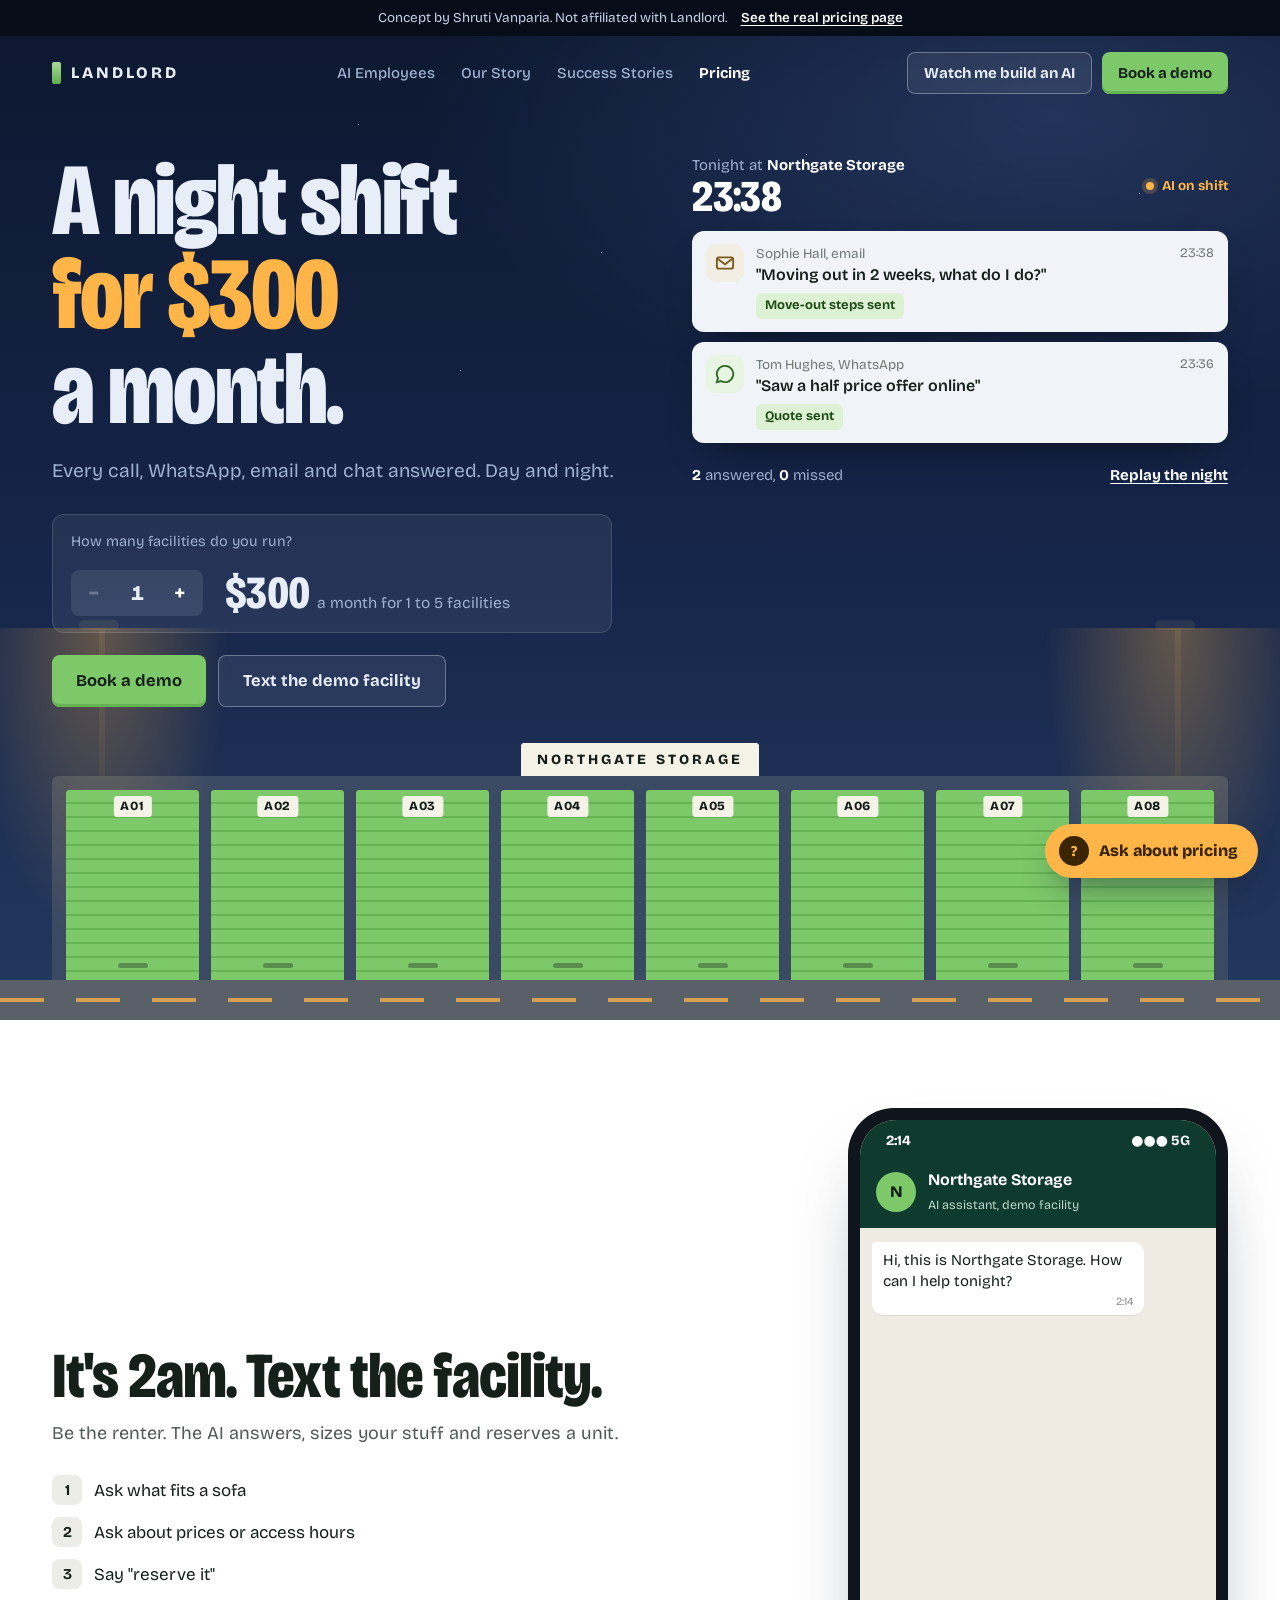
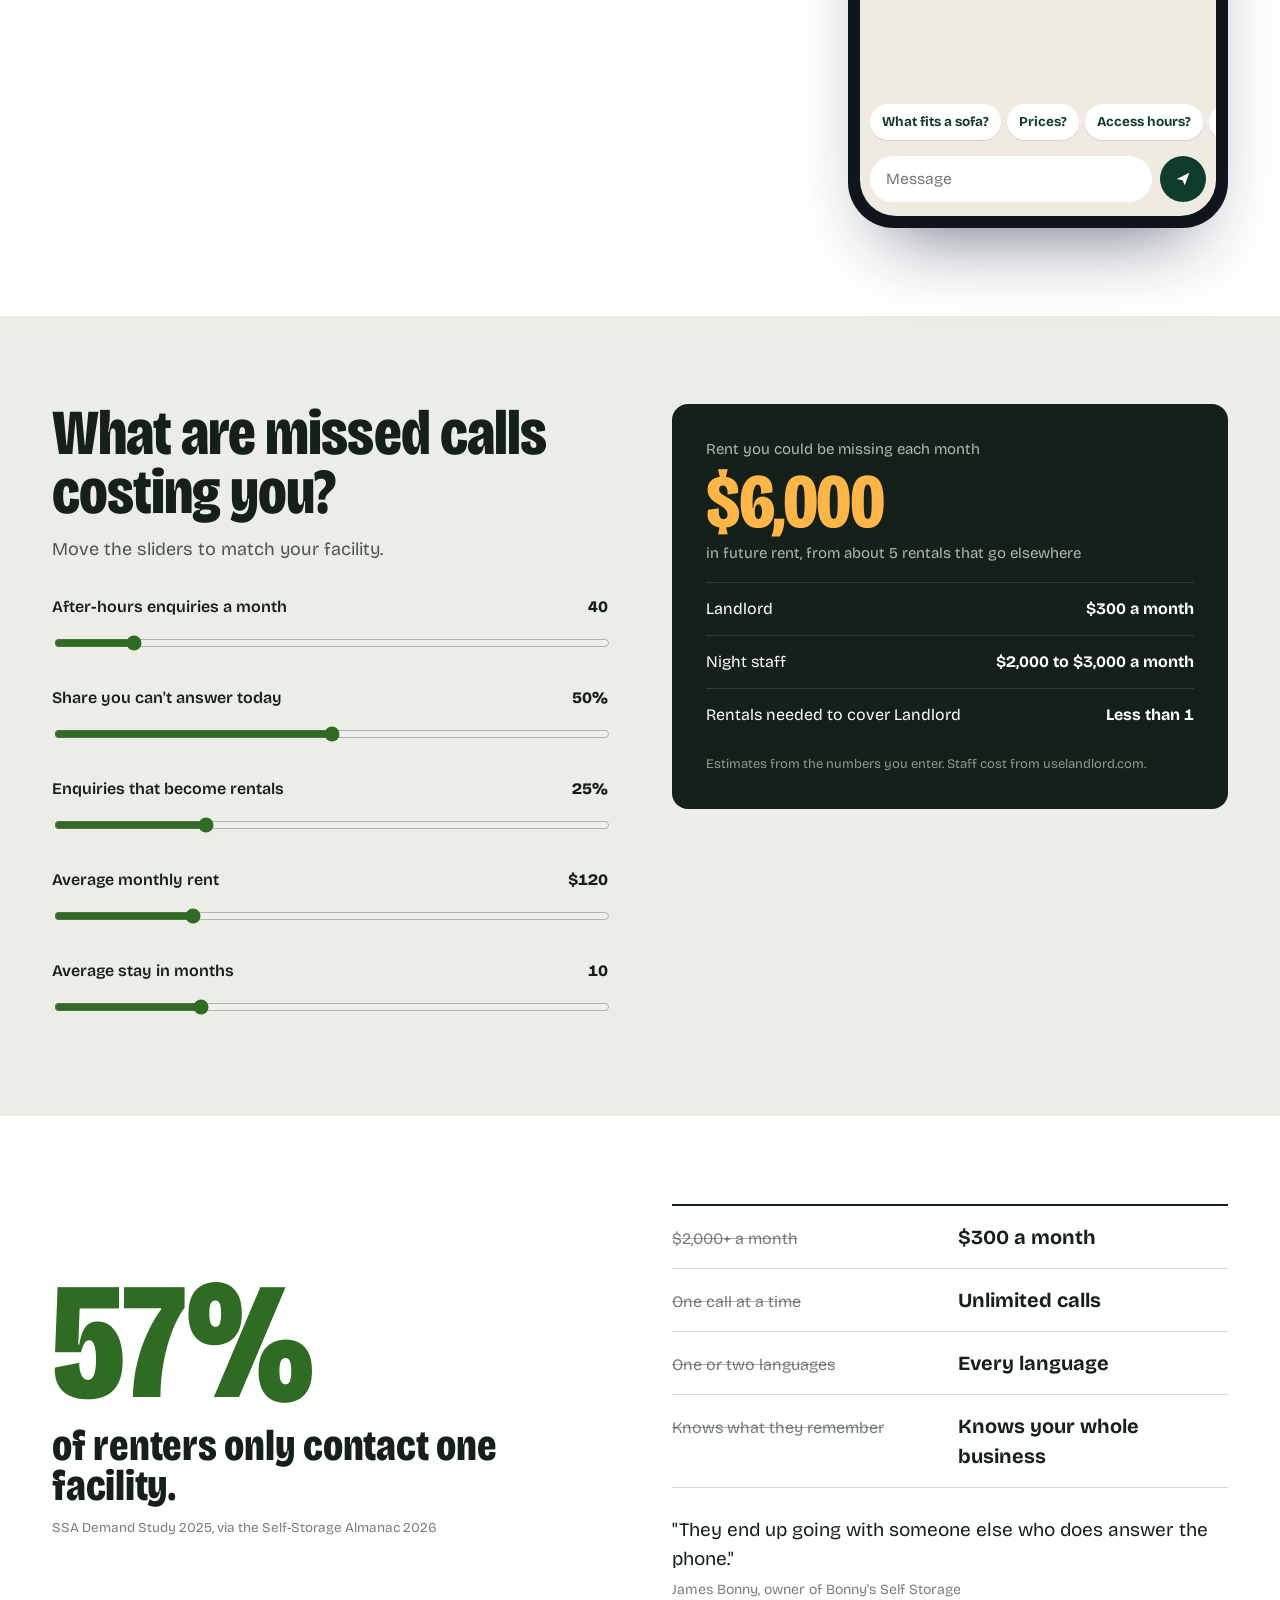
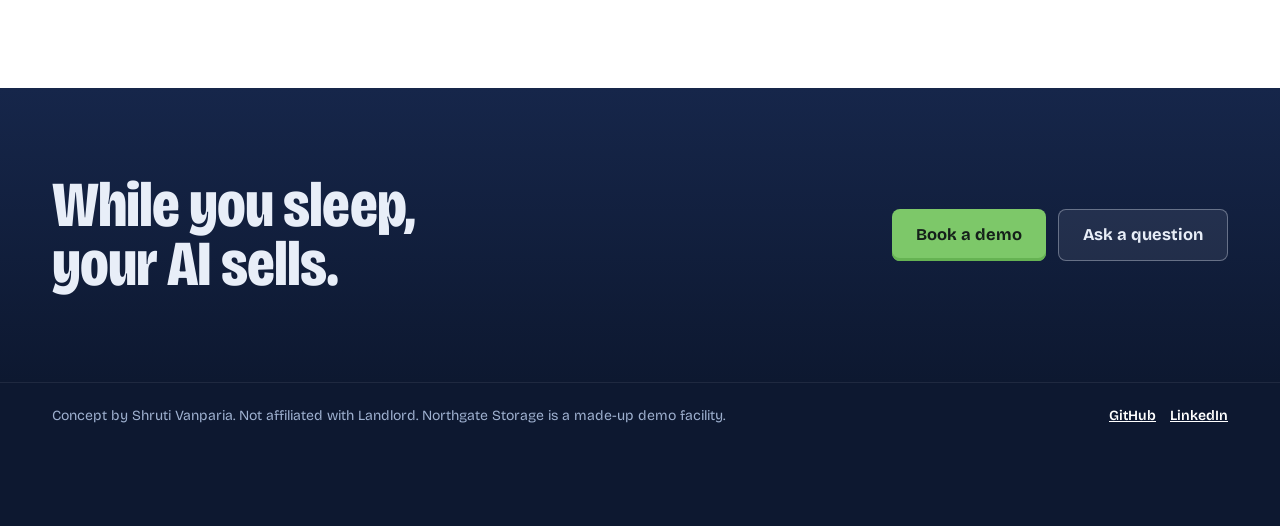
==== commit feacb89d: "Start the night animation reliably on load Co-Authored-By: Claude Opus 5.5 <noreply@anthropic.com> C" ====
--- a/landlord/index.html
+++ b/landlord/index.html
@@ -520,10 +520,13 @@
     NIGHT.forEach(function (_, i) { timers.push(setTimeout(function () { step(i, true); }, 700 + i * 1500)); });
   }
   $('replay').onclick = playNight;
+  var started = false;
+  function startOnce() { if (!started) { started = true; playNight(); } }
   if ('IntersectionObserver' in window && !reduce) {
-    var io = new IntersectionObserver(function (es) { if (es.some(function (x) { return x.isIntersecting; })) { playNight(); io.disconnect(); } }, { threshold: 0.25 });
-    io.observe($('toasts'));
-  } else { playNight(); }
+    var io = new IntersectionObserver(function (es) { if (es.some(function (x) { return x.isIntersecting; })) { startOnce(); io.disconnect(); } }, { threshold: 0.2 });
+    io.observe(document.querySelector('.feed'));
+    setTimeout(startOnce, 1500);
+  } else { startOnce(); }
 
   /* ---------- Calculator ---------- */
   var fmt = function (n) { return '$' + Math.round(n).toLocaleString('en-US'); };
